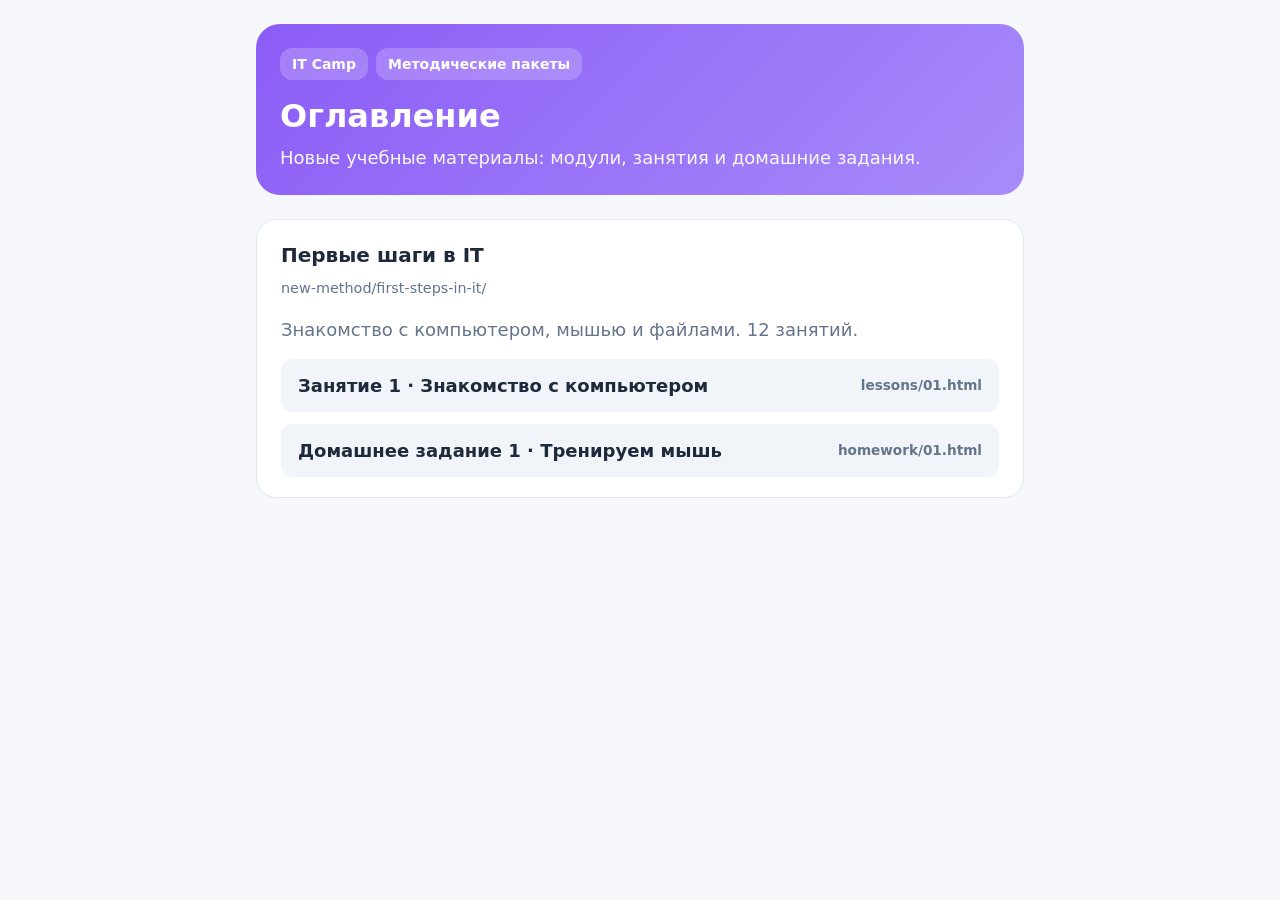
==== index.html @ 9930fc3d "Add first-steps-in-it lesson pack and site index" ====
<!DOCTYPE html>
<html lang="ru">
<head>
  <meta charset="UTF-8" />
  <meta name="viewport" content="width=device-width, initial-scale=1" />
  <title>IT Camp · Методические пакеты</title>
  <style>
    :root {
      --color-primary: #8b5cf6;
      --color-primary-hover: #7c3aed;
      --color-primary-light: #ede9fe;
      --color-bg-page: #f5f7fa;
      --color-bg-card: #ffffff;
      --color-bg-muted: #f1f5f9;
      --color-text-primary: #1e293b;
      --color-text-secondary: #64748b;
      --color-text-inverse: #ffffff;
      --color-border: #e2e8f0;
      --gradient-primary: linear-gradient(135deg, #8b5cf6 0%, #a78bfa 100%);
      --radius-md: 12px;
      --radius-card: 20px;
      --radius-2xl: 24px;
      --space-2: 8px;
      --space-3: 12px;
      --space-4: 16px;
      --space-5: 20px;
      --space-6: 24px;
      --space-8: 32px;
      --font-family-base: "Nunito", system-ui, -apple-system, "Segoe UI", sans-serif;
      --lesson-max-width: 52rem;
      --touch-target-min: 44px;
    }

    * { box-sizing: border-box; }
    body {
      margin: 0;
      font-family: var(--font-family-base);
      font-size: 112.5%;
      line-height: 1.5;
      color: var(--color-text-primary);
      background: var(--color-bg-page);
    }
    .wrap {
      max-width: var(--lesson-max-width);
      width: 100%;
      margin: 0 auto;
      padding: var(--space-6) clamp(var(--space-4), 3vw, var(--space-8)) var(--space-8);
    }
    .hero {
      background: var(--gradient-primary);
      color: var(--color-text-inverse);
      border-radius: var(--radius-2xl);
      padding: var(--space-6);
      margin-bottom: var(--space-6);
    }
    .hero__meta {
      display: flex;
      flex-wrap: wrap;
      gap: var(--space-2);
      margin-bottom: var(--space-4);
    }
    .chip {
      display: inline-flex;
      align-items: center;
      min-height: 32px;
      padding: 4px 12px;
      border-radius: var(--radius-md);
      font-size: 0.875rem;
      font-weight: 600;
      background: rgba(255, 255, 255, 0.2);
    }
    .hero h1 {
      margin: 0 0 var(--space-2);
      font-size: clamp(1.5rem, 4vw, 2rem);
      line-height: 1.25;
    }
    .hero p { margin: 0; opacity: 0.95; }

    .card {
      background: var(--color-bg-card);
      border: 1px solid var(--color-border);
      border-radius: var(--radius-card);
      padding: var(--space-5) var(--space-6);
      margin-bottom: var(--space-5);
    }
    .card h2 {
      margin: 0 0 var(--space-2);
      font-size: 1.25rem;
    }
    .card > p {
      margin: 0 0 var(--space-4);
      color: var(--color-text-secondary);
    }

    .links {
      list-style: none;
      margin: 0;
      padding: 0;
      display: grid;
      gap: var(--space-3);
    }
    .links a {
      display: flex;
      flex-wrap: wrap;
      align-items: center;
      justify-content: space-between;
      gap: var(--space-2);
      min-height: var(--touch-target-min);
      padding: var(--space-3) var(--space-4);
      border-radius: var(--radius-md);
      background: var(--color-bg-muted);
      color: var(--color-text-primary);
      text-decoration: none;
      font-weight: 700;
      border: 1px solid transparent;
    }
    .links a:hover {
      border-color: var(--color-primary);
      background: var(--color-primary-light);
    }
    .links .tag {
      font-size: 0.85rem;
      font-weight: 600;
      color: var(--color-text-secondary);
    }

    .module-path {
      margin: 0 0 var(--space-3);
      font-size: 0.9rem;
      color: var(--color-text-secondary);
      word-break: break-all;
    }
  </style>
</head>
<body>
  <div class="wrap">
    <header class="hero">
      <div class="hero__meta">
        <span class="chip">IT Camp</span>
        <span class="chip">Методические пакеты</span>
      </div>
      <h1>Оглавление</h1>
      <p>Новые учебные материалы: модули, занятия и домашние задания.</p>
    </header>

    <section class="card">
      <h2>Первые шаги в IT</h2>
      <p class="module-path">new-method/first-steps-in-it/</p>
      <p>Знакомство с компьютером, мышью и файлами. 12 занятий.</p>
      <ul class="links">
        <li>
          <a href="new-method/first-steps-in-it/lessons/01.html">
            <span>Занятие 1 · Знакомство с компьютером</span>
            <span class="tag">lessons/01.html</span>
          </a>
        </li>
        <li>
          <a href="new-method/first-steps-in-it/homework/01.html">
            <span>Домашнее задание 1 · Тренируем мышь</span>
            <span class="tag">homework/01.html</span>
          </a>
        </li>
      </ul>
    </section>
  </div>
</body>
</html>
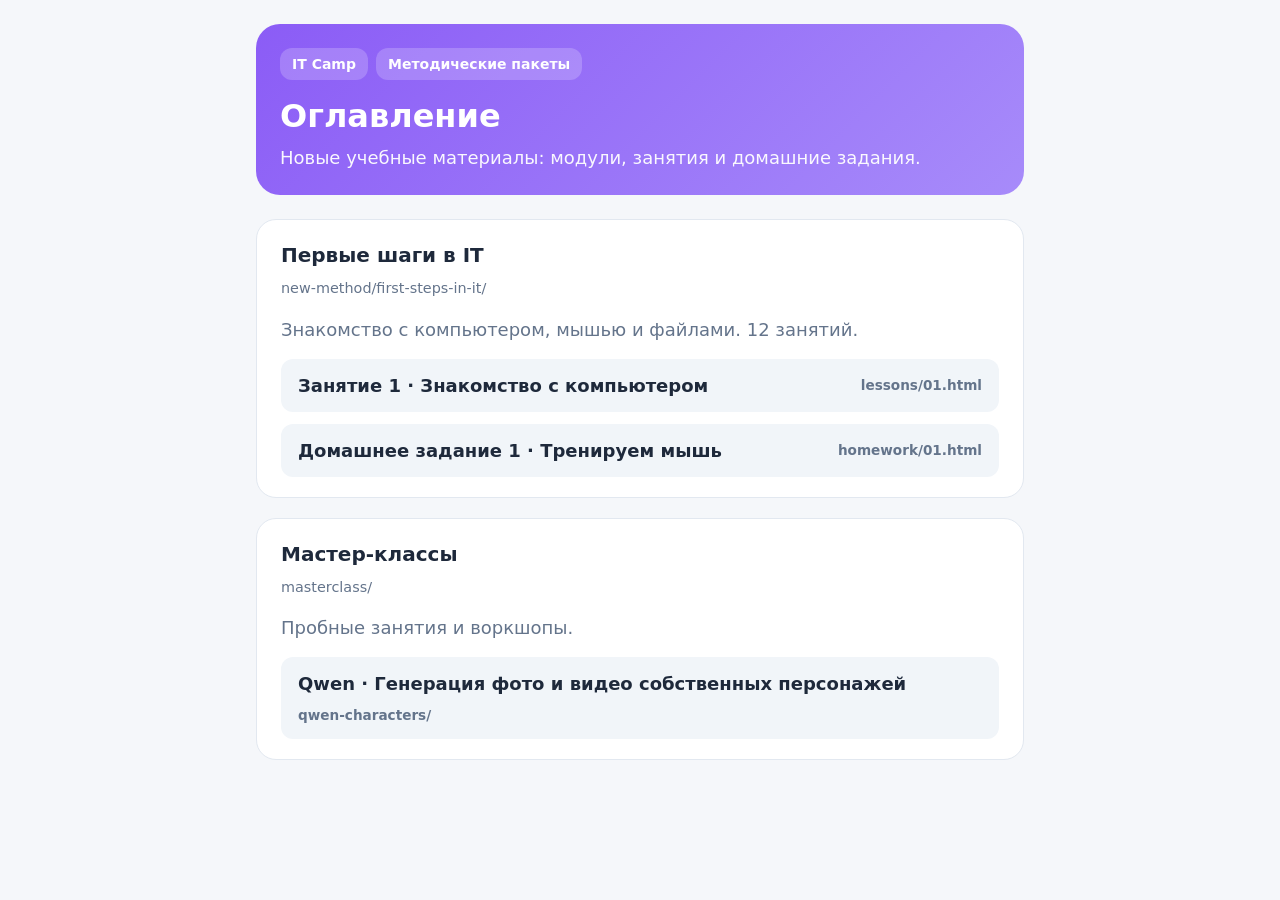
==== commit 3e4b0d1e: "Add Qwen characters masterclass in project style. Keep original method pack text; publish under mast" ====
--- a/index.html
+++ b/index.html
@@ -162,6 +162,20 @@
         </li>
       </ul>
     </section>
+
+    <section class="card">
+      <h2>Мастер-классы</h2>
+      <p class="module-path">masterclass/</p>
+      <p>Пробные занятия и воркшопы.</p>
+      <ul class="links">
+        <li>
+          <a href="masterclass/qwen-characters/index.html">
+            <span>Qwen · Генерация фото и видео собственных персонажей</span>
+            <span class="tag">qwen-characters/</span>
+          </a>
+        </li>
+      </ul>
+    </section>
   </div>
 </body>
 </html>
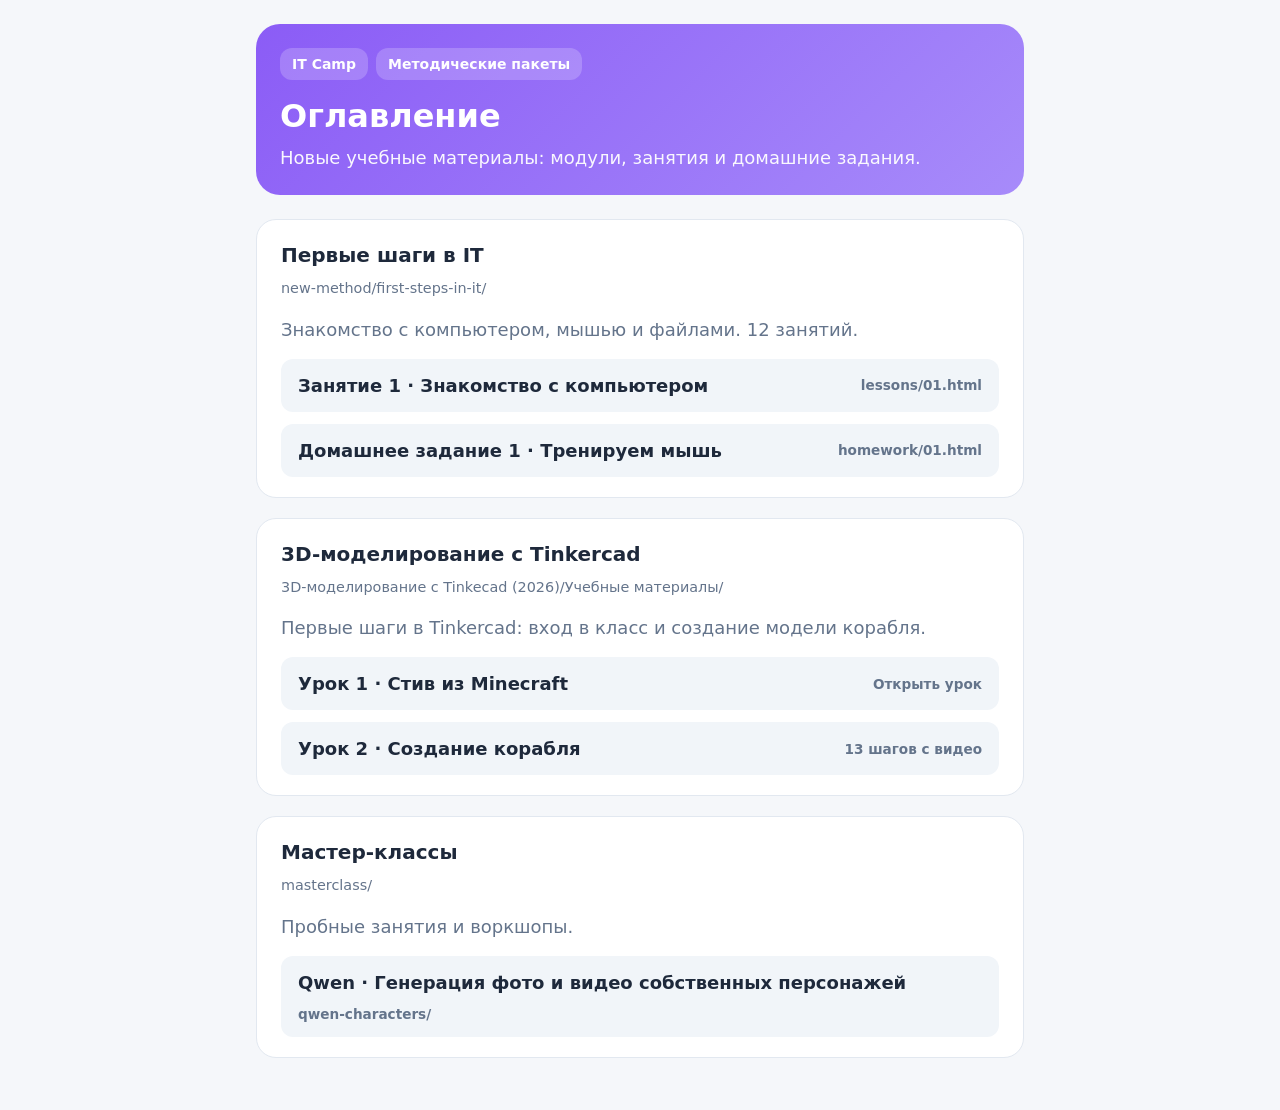
==== commit 5cecbfd9: "Add Tinkercad lessons to Pages Co-authored-by: Copilot <223556219+Copilot@users.noreply.github.com>" ====
--- a/index.html
+++ b/index.html
@@ -164,6 +164,26 @@
     </section>
 
     <section class="card">
+      <h2>3D-моделирование с Tinkercad</h2>
+      <p class="module-path">3D-моделирование с Tinkecad (2026)/Учебные материалы/</p>
+      <p>Первые шаги в Tinkercad: вход в класс и создание модели корабля.</p>
+      <ul class="links">
+        <li>
+          <a href="3D-%D0%BC%D0%BE%D0%B4%D0%B5%D0%BB%D0%B8%D1%80%D0%BE%D0%B2%D0%B0%D0%BD%D0%B8%D0%B5%20%D1%81%20Tinkecad%20(2026)/%D0%A3%D1%87%D0%B5%D0%B1%D0%BD%D1%8B%D0%B5%20%D0%BC%D0%B0%D1%82%D0%B5%D1%80%D0%B8%D0%B0%D0%BB%D1%8B/%D0%A3%D1%80%D0%BE%D0%BA%201.%20%D0%A1%D1%82%D0%B8%D0%B2%20%D0%B8%D0%B7%20Minecraft.html">
+            <span>Урок 1 · Стив из Minecraft</span>
+            <span class="tag">Открыть урок</span>
+          </a>
+        </li>
+        <li>
+          <a href="3D-%D0%BC%D0%BE%D0%B4%D0%B5%D0%BB%D0%B8%D1%80%D0%BE%D0%B2%D0%B0%D0%BD%D0%B8%D0%B5%20%D1%81%20Tinkecad%20(2026)/%D0%A3%D1%87%D0%B5%D0%B1%D0%BD%D1%8B%D0%B5%20%D0%BC%D0%B0%D1%82%D0%B5%D1%80%D0%B8%D0%B0%D0%BB%D1%8B/%D0%A3%D1%80%D0%BE%D0%BA%202.%20%D0%A1%D0%BE%D0%B7%D0%B4%D0%B0%D0%BD%D0%B8%D0%B5%20%D0%BA%D0%BE%D1%80%D0%B0%D0%B1%D0%BB%D1%8F.html">
+            <span>Урок 2 · Создание корабля</span>
+            <span class="tag">13 шагов с видео</span>
+          </a>
+        </li>
+      </ul>
+    </section>
+
+    <section class="card">
       <h2>Мастер-классы</h2>
       <p class="module-path">masterclass/</p>
       <p>Пробные занятия и воркшопы.</p>
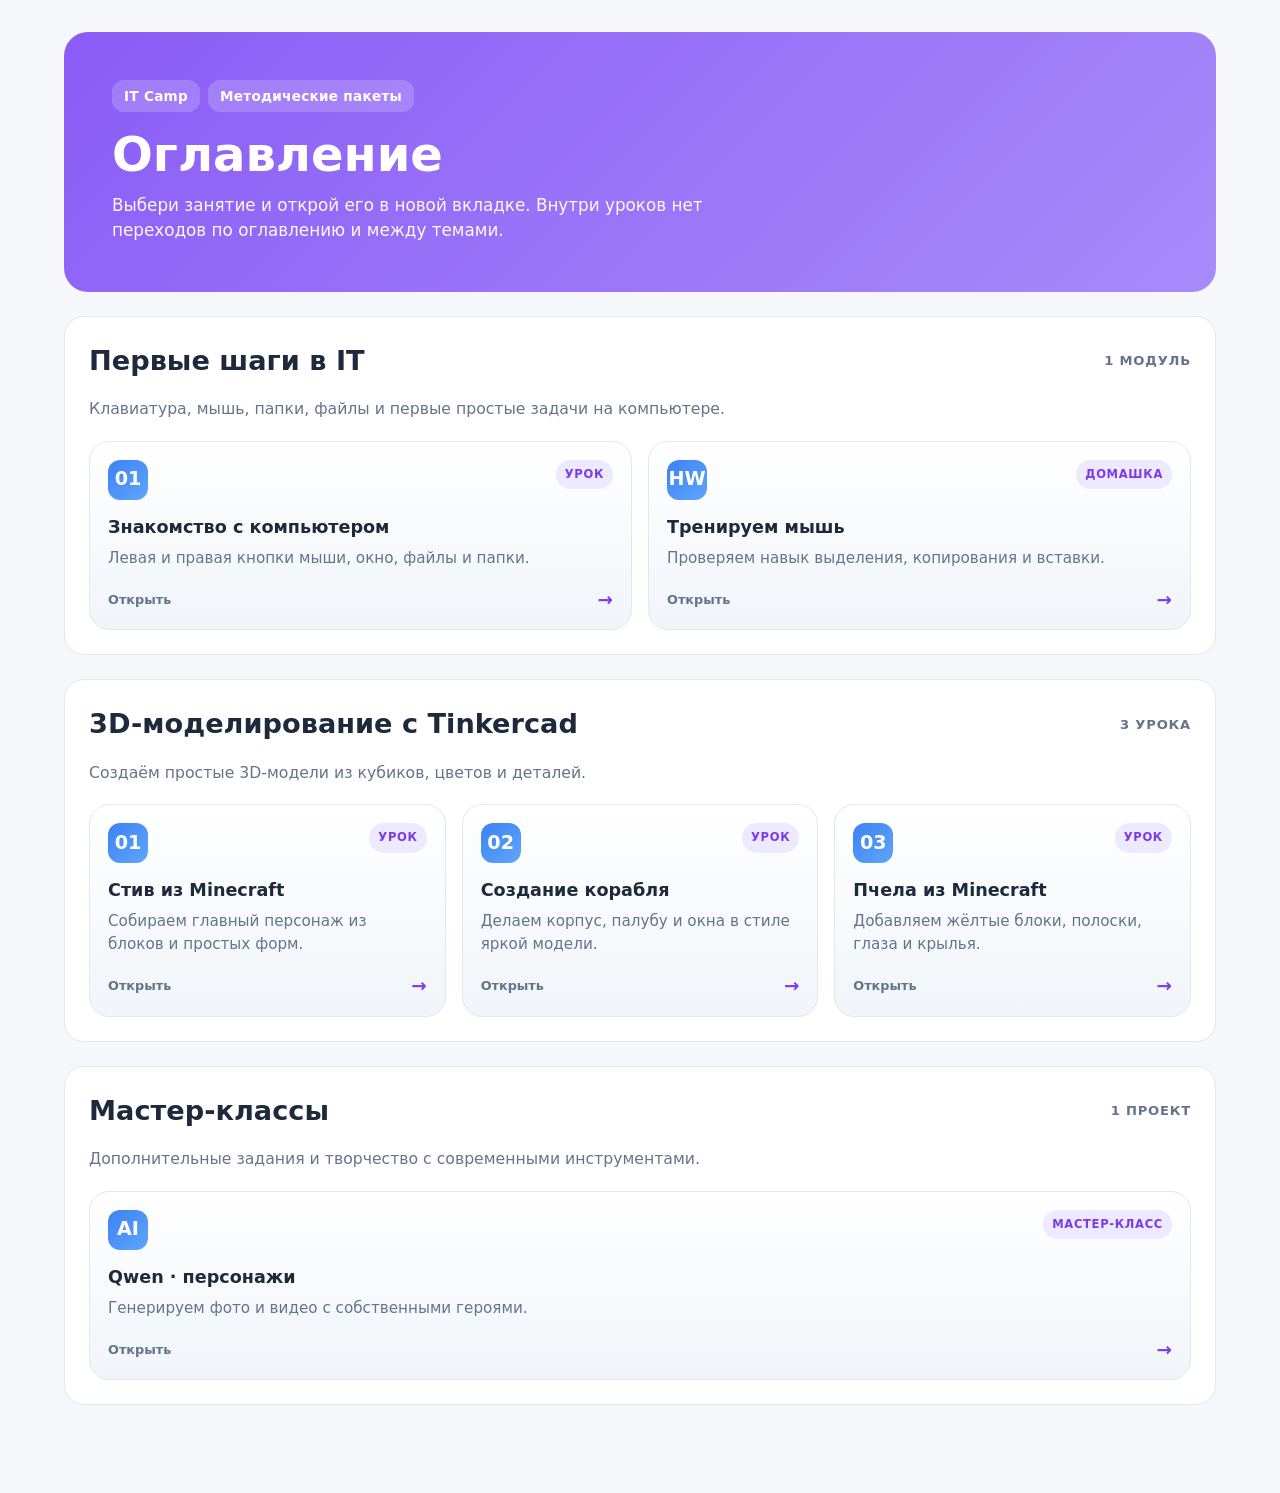
==== commit 63ce5f33: "Add instructional videos for the "Bee from Minecraft" lesson in Tinkercad 3D modeling - Added video-" ====
--- a/index.html
+++ b/index.html
@@ -1,201 +1,121 @@
 <!DOCTYPE html>
-<html lang="ru">
+<html lang="ru" class="page-index">
 <head>
   <meta charset="UTF-8" />
   <meta name="viewport" content="width=device-width, initial-scale=1" />
-  <title>IT Camp · Методические пакеты</title>
-  <style>
-    :root {
-      --color-primary: #8b5cf6;
-      --color-primary-hover: #7c3aed;
-      --color-primary-light: #ede9fe;
-      --color-bg-page: #f5f7fa;
-      --color-bg-card: #ffffff;
-      --color-bg-muted: #f1f5f9;
-      --color-text-primary: #1e293b;
-      --color-text-secondary: #64748b;
-      --color-text-inverse: #ffffff;
-      --color-border: #e2e8f0;
-      --gradient-primary: linear-gradient(135deg, #8b5cf6 0%, #a78bfa 100%);
-      --radius-md: 12px;
-      --radius-card: 20px;
-      --radius-2xl: 24px;
-      --space-2: 8px;
-      --space-3: 12px;
-      --space-4: 16px;
-      --space-5: 20px;
-      --space-6: 24px;
-      --space-8: 32px;
-      --font-family-base: "Nunito", system-ui, -apple-system, "Segoe UI", sans-serif;
-      --lesson-max-width: 52rem;
-      --touch-target-min: 44px;
-    }
-
-    * { box-sizing: border-box; }
-    body {
-      margin: 0;
-      font-family: var(--font-family-base);
-      font-size: 112.5%;
-      line-height: 1.5;
-      color: var(--color-text-primary);
-      background: var(--color-bg-page);
-    }
-    .wrap {
-      max-width: var(--lesson-max-width);
-      width: 100%;
-      margin: 0 auto;
-      padding: var(--space-6) clamp(var(--space-4), 3vw, var(--space-8)) var(--space-8);
-    }
-    .hero {
-      background: var(--gradient-primary);
-      color: var(--color-text-inverse);
-      border-radius: var(--radius-2xl);
-      padding: var(--space-6);
-      margin-bottom: var(--space-6);
-    }
-    .hero__meta {
-      display: flex;
-      flex-wrap: wrap;
-      gap: var(--space-2);
-      margin-bottom: var(--space-4);
-    }
-    .chip {
-      display: inline-flex;
-      align-items: center;
-      min-height: 32px;
-      padding: 4px 12px;
-      border-radius: var(--radius-md);
-      font-size: 0.875rem;
-      font-weight: 600;
-      background: rgba(255, 255, 255, 0.2);
-    }
-    .hero h1 {
-      margin: 0 0 var(--space-2);
-      font-size: clamp(1.5rem, 4vw, 2rem);
-      line-height: 1.25;
-    }
-    .hero p { margin: 0; opacity: 0.95; }
-
-    .card {
-      background: var(--color-bg-card);
-      border: 1px solid var(--color-border);
-      border-radius: var(--radius-card);
-      padding: var(--space-5) var(--space-6);
-      margin-bottom: var(--space-5);
-    }
-    .card h2 {
-      margin: 0 0 var(--space-2);
-      font-size: 1.25rem;
-    }
-    .card > p {
-      margin: 0 0 var(--space-4);
-      color: var(--color-text-secondary);
-    }
-
-    .links {
-      list-style: none;
-      margin: 0;
-      padding: 0;
-      display: grid;
-      gap: var(--space-3);
-    }
-    .links a {
-      display: flex;
-      flex-wrap: wrap;
-      align-items: center;
-      justify-content: space-between;
-      gap: var(--space-2);
-      min-height: var(--touch-target-min);
-      padding: var(--space-3) var(--space-4);
-      border-radius: var(--radius-md);
-      background: var(--color-bg-muted);
-      color: var(--color-text-primary);
-      text-decoration: none;
-      font-weight: 700;
-      border: 1px solid transparent;
-    }
-    .links a:hover {
-      border-color: var(--color-primary);
-      background: var(--color-primary-light);
-    }
-    .links .tag {
-      font-size: 0.85rem;
-      font-weight: 600;
-      color: var(--color-text-secondary);
-    }
-
-    .module-path {
-      margin: 0 0 var(--space-3);
-      font-size: 0.9rem;
-      color: var(--color-text-secondary);
-      word-break: break-all;
-    }
-  </style>
+  <title>IT Camp · Оглавление</title>
+  
+  <link rel="stylesheet" href="new-method/styles.css">
 </head>
 <body>
-  <div class="wrap">
+  <main class="page">
     <header class="hero">
       <div class="hero__meta">
         <span class="chip">IT Camp</span>
         <span class="chip">Методические пакеты</span>
       </div>
       <h1>Оглавление</h1>
-      <p>Новые учебные материалы: модули, занятия и домашние задания.</p>
+      <p>Выбери занятие и открой его в новой вкладке. Внутри уроков нет переходов по оглавлению и между темами.</p>
     </header>
 
-    <section class="card">
-      <h2>Первые шаги в IT</h2>
-      <p class="module-path">new-method/first-steps-in-it/</p>
-      <p>Знакомство с компьютером, мышью и файлами. 12 занятий.</p>
-      <ul class="links">
-        <li>
-          <a href="new-method/first-steps-in-it/lessons/01.html">
-            <span>Занятие 1 · Знакомство с компьютером</span>
-            <span class="tag">lessons/01.html</span>
-          </a>
-        </li>
-        <li>
-          <a href="new-method/first-steps-in-it/homework/01.html">
-            <span>Домашнее задание 1 · Тренируем мышь</span>
-            <span class="tag">homework/01.html</span>
-          </a>
-        </li>
-      </ul>
+    <section class="section">
+      <div class="section__head">
+        <h2>Первые шаги в IT</h2>
+        <span class="section__count">1 модуль</span>
+      </div>
+      <p class="section__note">Клавиатура, мышь, папки, файлы и первые простые задачи на компьютере.</p>
+      <div class="grid">
+        <a class="tile" href="new-method/first-steps-in-it/lessons/01.html" target="_blank" rel="noopener noreferrer">
+          <div class="tile__top">
+            <span class="tile__icon">01</span>
+            <span class="tile__tag">Урок</span>
+          </div>
+          <div>
+            <h3>Знакомство с компьютером</h3>
+            <p>Левая и правая кнопки мыши, окно, файлы и папки.</p>
+          </div>
+          <div class="tile__footer"><span>Открыть</span><span class="arrow">→</span></div>
+        </a>
+
+        <a class="tile" href="new-method/first-steps-in-it/homework/01.html" target="_blank" rel="noopener noreferrer">
+          <div class="tile__top">
+            <span class="tile__icon">HW</span>
+            <span class="tile__tag">Домашка</span>
+          </div>
+          <div>
+            <h3>Тренируем мышь</h3>
+            <p>Проверяем навык выделения, копирования и вставки.</p>
+          </div>
+          <div class="tile__footer"><span>Открыть</span><span class="arrow">→</span></div>
+        </a>
+      </div>
     </section>
 
-    <section class="card">
-      <h2>3D-моделирование с Tinkercad</h2>
-      <p class="module-path">3D-моделирование с Tinkecad (2026)/Учебные материалы/</p>
-      <p>Первые шаги в Tinkercad: вход в класс и создание модели корабля.</p>
-      <ul class="links">
-        <li>
-          <a href="3D-%D0%BC%D0%BE%D0%B4%D0%B5%D0%BB%D0%B8%D1%80%D0%BE%D0%B2%D0%B0%D0%BD%D0%B8%D0%B5%20%D1%81%20Tinkecad%20(2026)/%D0%A3%D1%87%D0%B5%D0%B1%D0%BD%D1%8B%D0%B5%20%D0%BC%D0%B0%D1%82%D0%B5%D1%80%D0%B8%D0%B0%D0%BB%D1%8B/%D0%A3%D1%80%D0%BE%D0%BA%201.%20%D0%A1%D1%82%D0%B8%D0%B2%20%D0%B8%D0%B7%20Minecraft.html">
-            <span>Урок 1 · Стив из Minecraft</span>
-            <span class="tag">Открыть урок</span>
-          </a>
-        </li>
-        <li>
-          <a href="3D-%D0%BC%D0%BE%D0%B4%D0%B5%D0%BB%D0%B8%D1%80%D0%BE%D0%B2%D0%B0%D0%BD%D0%B8%D0%B5%20%D1%81%20Tinkecad%20(2026)/%D0%A3%D1%87%D0%B5%D0%B1%D0%BD%D1%8B%D0%B5%20%D0%BC%D0%B0%D1%82%D0%B5%D1%80%D0%B8%D0%B0%D0%BB%D1%8B/%D0%A3%D1%80%D0%BE%D0%BA%202.%20%D0%A1%D0%BE%D0%B7%D0%B4%D0%B0%D0%BD%D0%B8%D0%B5%20%D0%BA%D0%BE%D1%80%D0%B0%D0%B1%D0%BB%D1%8F.html">
-            <span>Урок 2 · Создание корабля</span>
-            <span class="tag">13 шагов с видео</span>
-          </a>
-        </li>
-      </ul>
+    <section class="section">
+      <div class="section__head">
+        <h2>3D-моделирование с Tinkercad</h2>
+        <span class="section__count">3 урока</span>
+      </div>
+      <p class="section__note">Создаём простые 3D-модели из кубиков, цветов и деталей.</p>
+      <div class="grid">
+        <a class="tile" href="new-method/tinkercad-3d-modeling/lessons/01-steve-from-minecraft.html" target="_blank" rel="noopener noreferrer">
+          <div class="tile__top">
+            <span class="tile__icon">01</span>
+            <span class="tile__tag">Урок</span>
+          </div>
+          <div>
+            <h3>Стив из Minecraft</h3>
+            <p>Собираем главный персонаж из блоков и простых форм.</p>
+          </div>
+          <div class="tile__footer"><span>Открыть</span><span class="arrow">→</span></div>
+        </a>
+
+        <a class="tile" href="new-method/tinkercad-3d-modeling/lessons/02-ship-building.html" target="_blank" rel="noopener noreferrer">
+          <div class="tile__top">
+            <span class="tile__icon">02</span>
+            <span class="tile__tag">Урок</span>
+          </div>
+          <div>
+            <h3>Создание корабля</h3>
+            <p>Делаем корпус, палубу и окна в стиле яркой модели.</p>
+          </div>
+          <div class="tile__footer"><span>Открыть</span><span class="arrow">→</span></div>
+        </a>
+
+        <a class="tile" href="new-method/tinkercad-3d-modeling/lessons/03-bee-from-minecraft.html" target="_blank" rel="noopener noreferrer">
+          <div class="tile__top">
+            <span class="tile__icon">03</span>
+            <span class="tile__tag">Урок</span>
+          </div>
+          <div>
+            <h3>Пчела из Minecraft</h3>
+            <p>Добавляем жёлтые блоки, полоски, глаза и крылья.</p>
+          </div>
+          <div class="tile__footer"><span>Открыть</span><span class="arrow">→</span></div>
+        </a>
+      </div>
     </section>
 
-    <section class="card">
-      <h2>Мастер-классы</h2>
-      <p class="module-path">masterclass/</p>
-      <p>Пробные занятия и воркшопы.</p>
-      <ul class="links">
-        <li>
-          <a href="masterclass/qwen-characters/index.html">
-            <span>Qwen · Генерация фото и видео собственных персонажей</span>
-            <span class="tag">qwen-characters/</span>
-          </a>
-        </li>
-      </ul>
+    <section class="section">
+      <div class="section__head">
+        <h2>Мастер-классы</h2>
+        <span class="section__count">1 проект</span>
+      </div>
+      <p class="section__note">Дополнительные задания и творчество с современными инструментами.</p>
+      <div class="grid">
+        <a class="tile" href="masterclass/qwen-characters/index.html" target="_blank" rel="noopener noreferrer">
+          <div class="tile__top">
+            <span class="tile__icon">AI</span>
+            <span class="tile__tag">Мастер-класс</span>
+          </div>
+          <div>
+            <h3>Qwen · персонажи</h3>
+            <p>Генерируем фото и видео с собственными героями.</p>
+          </div>
+          <div class="tile__footer"><span>Открыть</span><span class="arrow">→</span></div>
+        </a>
+      </div>
     </section>
-  </div>
+  </main>
 </body>
 </html>
--- a/new-method/styles.css
+++ b/new-method/styles.css
@@ -0,0 +1,1612 @@
+/* Shared stylesheet for method pages. */
+
+/* index.html */
+
+    html.page-index {
+      --color-primary: #8b5cf6;
+      --color-primary-dark: #7c3aed;
+      --color-primary-light: #ede9fe;
+      --color-secondary: #3b82f6;
+      --color-bg-page: #f5f7fa;
+      --color-bg-card: #ffffff;
+      --color-bg-muted: #f1f5f9;
+      --color-text-primary: #1e293b;
+      --color-text-secondary: #64748b;
+      --color-text-inverse: #ffffff;
+      --color-border: #e2e8f0;
+      --gradient-primary: linear-gradient(135deg, #8b5cf6 0%, #a78bfa 100%);
+      --gradient-secondary: linear-gradient(135deg, #3b82f6 0%, #60a5fa 100%);
+      --radius-md: 12px;
+      --radius-card: 20px;
+      --radius-xl: 24px;
+      --font-base: "Nunito", system-ui, -apple-system, "Segoe UI", sans-serif;
+      --content-width: 72rem;
+    }
+
+    html.page-index * { box-sizing: border-box; }
+    html.page-index { scroll-behavior: smooth; }
+    html.page-index body {
+      margin: 0;
+      font-family: var(--font-base);
+      line-height: 1.5;
+      color: var(--color-text-primary);
+      background: var(--color-bg-page);
+    }
+    html.page-index a {
+      color: inherit;
+      text-decoration: none;
+    }
+    html.page-index .page {
+      max-width: var(--content-width);
+      width: min(100% - 32px, var(--content-width));
+      margin: 0 auto;
+      padding: 32px 0 64px;
+    }
+    html.page-index .hero {
+      background: var(--gradient-primary);
+      color: var(--color-text-inverse);
+      border-radius: var(--radius-xl);
+      padding: clamp(24px, 5vw, 48px);
+      margin-bottom: 24px;
+    }
+    html.page-index .hero__meta {
+      display: flex;
+      flex-wrap: wrap;
+      gap: 8px;
+      margin-bottom: 16px;
+    }
+    html.page-index .chip {
+      border-radius: var(--radius-md);
+      background: rgba(255, 255, 255, 0.18);
+      padding: 6px 12px;
+      font-size: 0.85rem;
+      font-weight: 700;
+      letter-spacing: 0.02em;
+    }
+    html.page-index h1 {
+      margin: 0 0 12px;
+      font-size: clamp(2rem, 5vw, 3rem);
+      line-height: 1.1;
+    }
+    html.page-index .hero p {
+      margin: 0;
+      max-width: 42rem;
+      opacity: 0.96;
+      font-size: 1.05rem;
+    }
+    html.page-index .section {
+      background: var(--color-bg-card);
+      border: 1px solid var(--color-border);
+      border-radius: var(--radius-card);
+      padding: 24px;
+      margin-bottom: 24px;
+    }
+    html.page-index .section__head {
+      display: flex;
+      justify-content: space-between;
+      align-items: center;
+      gap: 16px;
+      margin-bottom: 16px;
+    }
+    html.page-index .section h2 {
+      margin: 0;
+      font-size: clamp(1.3rem, 3vw, 1.7rem);
+    }
+    html.page-index .section__count {
+      color: var(--color-text-secondary);
+      font-size: 0.82rem;
+      font-weight: 700;
+      text-transform: uppercase;
+      letter-spacing: 0.06em;
+    }
+    html.page-index .section__note {
+      margin: 0 0 20px;
+      color: var(--color-text-secondary);
+      font-size: 0.98rem;
+    }
+    html.page-index .grid {
+      display: grid;
+      grid-template-columns: repeat(auto-fit, minmax(220px, 1fr));
+      gap: 16px;
+    }
+    html.page-index .tile {
+      display: flex;
+      flex-direction: column;
+      justify-content: space-between;
+      min-height: 180px;
+      padding: 18px 18px 16px;
+      background: linear-gradient(180deg, var(--color-bg-card) 0%, var(--color-bg-muted) 100%);
+      border: 1px solid var(--color-border);
+      border-radius: var(--radius-card);
+      transition: transform 0.15s ease, border-color 0.15s ease, box-shadow 0.15s ease;
+    }
+    html.page-index .tile:hover {
+      transform: translateY(-2px);
+      border-color: var(--color-primary);
+      box-shadow: 0 8px 20px rgba(139, 92, 246, 0.08);
+    }
+    html.page-index .tile__top {
+      display: flex;
+      justify-content: space-between;
+      align-items: flex-start;
+      gap: 12px;
+    }
+    html.page-index .tile__icon {
+      width: 40px;
+      height: 40px;
+      display: grid;
+      place-items: center;
+      border-radius: 12px;
+      background: var(--gradient-secondary);
+      color: var(--color-text-inverse);
+      font-size: 1.2rem;
+      font-weight: 800;
+    }
+    html.page-index .tile__tag {
+      font-size: 0.72rem;
+      font-weight: 800;
+      letter-spacing: 0.06em;
+      text-transform: uppercase;
+      color: var(--color-primary-dark);
+      background: var(--color-primary-light);
+      border-radius: 999px;
+      padding: 6px 9px;
+    }
+    html.page-index .tile h3 {
+      margin: 16px 0 8px;
+      font-size: 1.1rem;
+      line-height: 1.3;
+    }
+    html.page-index .tile p {
+      margin: 0;
+      color: var(--color-text-secondary);
+      font-size: 0.95rem;
+    }
+    html.page-index .tile__footer {
+      display: flex;
+      justify-content: space-between;
+      align-items: center;
+      margin-top: 16px;
+      color: var(--color-text-secondary);
+      font-size: 0.8rem;
+      font-weight: 700;
+    }
+    html.page-index .arrow {
+      color: var(--color-primary-dark);
+      font-size: 1.15rem;
+    }
+    @media (max-width: 560px) {
+      html.page-index .page { width: min(100% - 20px, var(--content-width)); }
+      html.page-index .section { padding: 18px; }
+      html.page-index .section__head { align-items: flex-start; flex-direction: column; }
+    }
+  
+
+/* new-method/first-steps-in-it/lessons/01.html */
+
+    html.page-first-steps-lesson {
+      --color-primary: #8b5cf6;
+      --color-primary-hover: #7c3aed;
+      --color-primary-light: #ede9fe;
+      --color-secondary: #3b82f6;
+      --color-secondary-light: #dbeafe;
+      --color-success: #10b981;
+      --color-success-light: #d1fae5;
+      --color-warning: #f59e0b;
+      --color-warning-light: #fef3c7;
+      --color-error: #ef4444;
+      --color-error-light: #fee2e2;
+      --color-bg-page: #f5f7fa;
+      --color-bg-card: #ffffff;
+      --color-bg-muted: #f1f5f9;
+      --color-text-primary: #1e293b;
+      --color-text-secondary: #64748b;
+      --color-text-muted: #94a3b8;
+      --color-text-inverse: #ffffff;
+      --color-border: #e2e8f0;
+      --gradient-primary: linear-gradient(135deg, #8b5cf6 0%, #a78bfa 100%);
+      --gradient-blue: linear-gradient(135deg, #3b82f6 0%, #60a5fa 100%);
+      --radius-md: 12px;
+      --radius-card: 20px;
+      --radius-2xl: 24px;
+      --space-2: 8px;
+      --space-3: 12px;
+      --space-4: 16px;
+      --space-5: 20px;
+      --space-6: 24px;
+      --space-8: 32px;
+      --font-family-base: "Nunito", system-ui, -apple-system, "Segoe UI", sans-serif;
+      --lesson-max-width: 72rem;
+      --touch-target-min: 44px;
+    }
+
+    html.page-first-steps-lesson * { box-sizing: border-box; }
+    html.page-first-steps-lesson body {
+      margin: 0;
+      font-family: var(--font-family-base);
+      font-size: 112.5%;
+      line-height: 1.5;
+      color: var(--color-text-primary);
+      background: var(--color-bg-page);
+    }
+    html.page-first-steps-lesson .wrap {
+      max-width: var(--lesson-max-width);
+      width: 100%;
+      margin: 0 auto;
+      padding: var(--space-6) clamp(var(--space-4), 3vw, var(--space-8)) var(--space-8);
+    }
+    html.page-first-steps-lesson .hero {
+      background: var(--gradient-primary);
+      color: var(--color-text-inverse);
+      border-radius: var(--radius-2xl);
+      padding: var(--space-6) var(--space-6) var(--space-5);
+      margin-bottom: var(--space-6);
+    }
+    html.page-first-steps-lesson .hero__meta {
+      display: flex;
+      flex-wrap: wrap;
+      gap: var(--space-2);
+      margin-bottom: var(--space-4);
+    }
+    html.page-first-steps-lesson .chip {
+      display: inline-flex;
+      align-items: center;
+      min-height: 32px;
+      padding: 4px 12px;
+      border-radius: var(--radius-md);
+      font-size: 0.875rem;
+      font-weight: 600;
+      background: rgba(255, 255, 255, 0.2);
+    }
+    html.page-first-steps-lesson .hero h1 {
+      margin: 0 0 var(--space-2);
+      font-size: clamp(1.5rem, 4vw, 2rem);
+      line-height: 1.25;
+    }
+    html.page-first-steps-lesson .hero p {
+      margin: 0;
+      opacity: 0.95;
+      max-width: 36rem;
+    }
+    html.page-first-steps-lesson .card {
+      background: var(--color-bg-card);
+      border: 1px solid var(--color-border);
+      border-radius: var(--radius-card);
+      padding: var(--space-5) var(--space-6);
+      margin-bottom: var(--space-5);
+    }
+    html.page-first-steps-lesson .card h2 {
+      margin: 0 0 var(--space-3);
+      font-size: 1.25rem;
+    }
+    html.page-first-steps-lesson .card h3 {
+      margin: var(--space-4) 0 var(--space-2);
+      font-size: 1.05rem;
+    }
+    html.page-first-steps-lesson .card p { margin: 0 0 var(--space-3); color: var(--color-text-primary); }
+    html.page-first-steps-lesson .card p:last-child { margin-bottom: 0; }
+    html.page-first-steps-lesson .muted { color: var(--color-text-secondary); }
+    html.page-first-steps-lesson .steps { list-style: none; margin: 0; padding: 0; display: grid; gap: var(--space-3); }
+    html.page-first-steps-lesson .steps li {
+      display: grid;
+      grid-template-columns: 40px 1fr;
+      gap: var(--space-3);
+      align-items: start;
+      background: var(--color-bg-muted);
+      border-radius: var(--radius-md);
+      padding: var(--space-3) var(--space-4);
+    }
+    html.page-first-steps-lesson .steps .num {
+      width: 40px;
+      height: 40px;
+      border-radius: var(--radius-md);
+      background: var(--gradient-primary);
+      color: white;
+      font-weight: 700;
+      display: flex;
+      align-items: center;
+      justify-content: center;
+    }
+
+    html.page-first-steps-lesson .quiz-grid {
+      display: grid;
+      grid-template-columns: 1fr 1fr;
+      gap: var(--space-3);
+      margin-top: var(--space-4);
+    }
+    @media (max-width: 640px) {
+      html.page-first-steps-lesson .quiz-grid { grid-template-columns: 1fr; }
+    }
+    html.page-first-steps-lesson .quiz-btn {
+      min-height: var(--touch-target-min);
+      border: 2px solid var(--color-border);
+      border-radius: var(--radius-md);
+      background: var(--color-bg-card);
+      padding: var(--space-3) var(--space-4);
+      font: inherit;
+      font-weight: 600;
+      text-align: left;
+      cursor: pointer;
+      transition: border-color 0.15s ease, background 0.15s ease;
+    }
+    html.page-first-steps-lesson .quiz-btn:hover { border-color: var(--color-primary); }
+    html.page-first-steps-lesson .quiz-btn.is-correct {
+      border-color: var(--color-success);
+      background: var(--color-success-light);
+    }
+    html.page-first-steps-lesson .quiz-btn.is-wrong {
+      border-color: var(--color-error);
+      background: var(--color-error-light);
+    }
+    html.page-first-steps-lesson .quiz-feedback {
+      margin-top: var(--space-3);
+      min-height: 1.5em;
+      font-weight: 600;
+    }
+    html.page-first-steps-lesson .quiz-feedback.ok { color: var(--color-success); }
+    html.page-first-steps-lesson .quiz-feedback.bad { color: var(--color-error); }
+
+    html.page-first-steps-lesson .media-ph {
+      border: 2px dashed var(--color-border);
+      border-radius: var(--radius-card);
+      background: var(--color-bg-muted);
+      padding: var(--space-6) var(--space-4);
+      text-align: center;
+      color: var(--color-text-secondary);
+      margin: var(--space-4) 0;
+    }
+    html.page-first-steps-lesson .media-ph strong { display: block; color: var(--color-text-primary); margin-bottom: var(--space-2); }
+
+    html.page-first-steps-lesson .figure {
+      margin: var(--space-4) 0 0;
+      text-align: center;
+    }
+    html.page-first-steps-lesson .figure img {
+      display: block;
+      width: 100%;
+      max-width: 100%;
+      height: auto;
+      object-fit: contain;
+      margin: 0 auto;
+      border-radius: var(--radius-card);
+    }
+    html.page-first-steps-lesson .figure figcaption {
+      margin-top: var(--space-3);
+      color: var(--color-text-secondary);
+      font-size: 0.95rem;
+    }
+
+    html.page-first-steps-lesson .grid-2 {
+      display: grid;
+      grid-template-columns: 1fr 1fr;
+      gap: var(--space-3);
+    }
+    html.page-first-steps-lesson .grid-4 {
+      display: grid;
+      grid-template-columns: 1fr 1fr;
+      gap: var(--space-3);
+      margin-top: var(--space-4);
+    }
+    @media (min-width: 900px) {
+      html.page-first-steps-lesson .grid-4 { grid-template-columns: repeat(4, 1fr); }
+    }
+    @media (max-width: 640px) {
+      html.page-first-steps-lesson .grid-2 { grid-template-columns: 1fr; }
+      html.page-first-steps-lesson .grid-4 { grid-template-columns: 1fr; }
+    }
+    html.page-first-steps-lesson .mini {
+      background: var(--color-bg-muted);
+      border-radius: var(--radius-md);
+      padding: var(--space-4);
+    }
+    html.page-first-steps-lesson .mini h3 { margin: 0 0 var(--space-2); font-size: 1rem; }
+    html.page-first-steps-lesson .mini p { margin: 0; color: var(--color-text-secondary); font-size: 0.95rem; }
+    html.page-first-steps-lesson .idea {
+      background: var(--color-bg-muted);
+      border-radius: var(--radius-md);
+      padding: var(--space-4);
+      text-align: center;
+    }
+    html.page-first-steps-lesson .idea .emoji {
+      display: block;
+      font-size: 2rem;
+      line-height: 1.2;
+      margin-bottom: var(--space-2);
+    }
+    html.page-first-steps-lesson .idea h3 {
+      margin: 0 0 var(--space-2);
+      font-size: 1rem;
+    }
+    html.page-first-steps-lesson .idea p {
+      margin: 0;
+      color: var(--color-text-secondary);
+      font-size: 0.9rem;
+    }
+
+    html.page-first-steps-lesson .rules {
+      margin: 0;
+      padding-left: 1.2rem;
+    }
+    html.page-first-steps-lesson .rules li { margin-bottom: var(--space-2); }
+
+  
+
+/* new-method/first-steps-in-it/homework/01.html */
+
+    html.page-first-steps-homework {
+      --color-primary: #8b5cf6;
+      --color-primary-hover: #7c3aed;
+      --color-primary-light: #ede9fe;
+      --color-secondary: #3b82f6;
+      --color-success: #10b981;
+      --color-success-light: #d1fae5;
+      --color-warning: #f59e0b;
+      --color-warning-light: #fef3c7;
+      --color-error: #ef4444;
+      --color-bg-page: #f5f7fa;
+      --color-bg-card: #ffffff;
+      --color-bg-muted: #f1f5f9;
+      --color-text-primary: #1e293b;
+      --color-text-secondary: #64748b;
+      --color-text-inverse: #ffffff;
+      --color-border: #e2e8f0;
+      --gradient-primary: linear-gradient(135deg, #8b5cf6 0%, #a78bfa 100%);
+      --gradient-orange: linear-gradient(135deg, #f97316 0%, #fbbf24 100%);
+      --radius-md: 12px;
+      --radius-card: 20px;
+      --radius-2xl: 24px;
+      --space-2: 8px;
+      --space-3: 12px;
+      --space-4: 16px;
+      --space-5: 20px;
+      --space-6: 24px;
+      --space-8: 32px;
+      --font-family-base: "Nunito", system-ui, -apple-system, "Segoe UI", sans-serif;
+      --lesson-max-width: 72rem;
+      --touch-target-min: 44px;
+    }
+
+    html.page-first-steps-homework * { box-sizing: border-box; }
+    html.page-first-steps-homework body {
+      margin: 0;
+      font-family: var(--font-family-base);
+      font-size: 112.5%;
+      line-height: 1.5;
+      color: var(--color-text-primary);
+      background: var(--color-bg-page);
+    }
+    html.page-first-steps-homework .wrap {
+      max-width: var(--lesson-max-width);
+      width: 100%;
+      margin: 0 auto;
+      padding: var(--space-6) clamp(var(--space-4), 3vw, var(--space-8)) var(--space-8);
+    }
+    html.page-first-steps-homework .hero {
+      background: var(--gradient-orange);
+      color: var(--color-text-inverse);
+      border-radius: var(--radius-2xl);
+      padding: var(--space-6);
+      margin-bottom: var(--space-6);
+    }
+    html.page-first-steps-homework .hero__meta { display: flex; flex-wrap: wrap; gap: var(--space-2); margin-bottom: var(--space-4); }
+    html.page-first-steps-homework .chip {
+      display: inline-flex;
+      align-items: center;
+      min-height: 32px;
+      padding: 4px 12px;
+      border-radius: var(--radius-md);
+      font-size: 0.875rem;
+      font-weight: 600;
+      background: rgba(255, 255, 255, 0.25);
+    }
+    html.page-first-steps-homework .hero h1 { margin: 0 0 var(--space-2); font-size: clamp(1.4rem, 4vw, 1.85rem); }
+    html.page-first-steps-homework .hero p { margin: 0; max-width: 36rem; }
+
+    html.page-first-steps-homework .card {
+      background: var(--color-bg-card);
+      border: 1px solid var(--color-border);
+      border-radius: var(--radius-card);
+      padding: var(--space-5) var(--space-6);
+      margin-bottom: var(--space-5);
+    }
+    html.page-first-steps-homework .card h2 { margin: 0 0 var(--space-3); font-size: 1.25rem; }
+    html.page-first-steps-homework .card p { margin: 0 0 var(--space-3); }
+    html.page-first-steps-homework .card p:last-child { margin-bottom: 0; }
+    html.page-first-steps-homework .muted { color: var(--color-text-secondary); }
+
+    html.page-first-steps-homework .steps { margin: 0; padding-left: 1.2rem; }
+    html.page-first-steps-homework .steps li { margin-bottom: var(--space-2); }
+
+    html.page-first-steps-homework .controls {
+      display: flex;
+      flex-wrap: wrap;
+      gap: var(--space-3);
+      align-items: center;
+      margin-bottom: var(--space-4);
+    }
+    html.page-first-steps-homework .btn {
+      display: inline-flex;
+      align-items: center;
+      justify-content: center;
+      min-height: var(--touch-target-min);
+      padding: 0 var(--space-5);
+      border-radius: var(--radius-md);
+      font: inherit;
+      font-weight: 700;
+      border: 2px solid transparent;
+      cursor: pointer;
+    }
+    html.page-first-steps-homework .btn-primary {
+      background: var(--color-primary);
+      color: var(--color-text-inverse);
+    }
+    html.page-first-steps-homework .btn-primary:hover { background: var(--color-primary-hover); }
+    html.page-first-steps-homework .btn-primary:disabled {
+      opacity: 0.55;
+      cursor: not-allowed;
+    }
+    html.page-first-steps-homework .btn-secondary {
+      background: var(--color-bg-card);
+      border-color: var(--color-border);
+      color: var(--color-text-primary);
+    }
+    html.page-first-steps-homework .time-pills {
+      display: flex;
+      flex-wrap: wrap;
+      gap: var(--space-2);
+    }
+    html.page-first-steps-homework .time-pills label {
+      display: inline-flex;
+      align-items: center;
+      min-height: var(--touch-target-min);
+      padding: 0 14px;
+      border-radius: var(--radius-md);
+      border: 2px solid var(--color-border);
+      background: var(--color-bg-muted);
+      cursor: pointer;
+      font-weight: 700;
+      gap: 6px;
+    }
+    html.page-first-steps-homework .time-pills input { accent-color: var(--color-primary); }
+    html.page-first-steps-homework .time-pills label:has(input:checked) {
+      border-color: var(--color-primary);
+      background: var(--color-primary-light);
+    }
+
+    html.page-first-steps-homework .hud {
+      display: flex;
+      flex-wrap: wrap;
+      gap: var(--space-4);
+      margin-bottom: var(--space-3);
+      font-weight: 700;
+    }
+    html.page-first-steps-homework .hud span { color: var(--color-text-secondary); font-weight: 600; }
+
+    html.page-first-steps-homework .arena {
+      position: relative;
+      height: min(52vh, 420px);
+      min-height: 280px;
+      border-radius: var(--radius-card);
+      background: linear-gradient(160deg, #1e293b 0%, #334155 100%);
+      overflow: hidden;
+      touch-action: manipulation;
+      user-select: none;
+    }
+    html.page-first-steps-homework .arena.is-idle::after {
+      content: "Выбери время и нажми «Старт»";
+      position: absolute;
+      inset: 0;
+      display: flex;
+      align-items: center;
+      justify-content: center;
+      color: rgba(255, 255, 255, 0.75);
+      font-weight: 700;
+      pointer-events: none;
+      padding: var(--space-4);
+      text-align: center;
+    }
+    html.page-first-steps-homework .target {
+      position: absolute;
+      width: 48px;
+      height: 48px;
+      border-radius: 50%;
+      border: 3px solid #fff;
+      background: radial-gradient(circle at 35% 35%, #fda4af, #ef4444 55%, #b91c1c);
+      box-shadow: 0 4px 14px rgba(0, 0, 0, 0.35);
+      cursor: crosshair;
+      transform: translate(-50%, -50%);
+    }
+    html.page-first-steps-homework .result {
+      display: none;
+      margin-top: var(--space-4);
+      padding: var(--space-4);
+      border-radius: var(--radius-md);
+      background: var(--color-success-light);
+      font-weight: 700;
+    }
+    html.page-first-steps-homework .result.show { display: block; }
+
+    html.page-first-steps-homework .figure {
+      margin: var(--space-4) 0 0;
+      text-align: center;
+    }
+    html.page-first-steps-homework .figure img {
+      display: block;
+      width: 100%;
+      max-width: 100%;
+      height: auto;
+      object-fit: contain;
+      margin: 0 auto;
+      border-radius: var(--radius-card);
+    }
+    html.page-first-steps-homework .figure figcaption {
+      margin-top: var(--space-3);
+      color: var(--color-text-secondary);
+      font-size: 0.95rem;
+    }
+
+  
+
+/* new-method/masterclass/qwen-characters/index.html */
+
+    html.page-qwen-masterclass {
+      --color-primary: #8b5cf6;
+      --color-primary-hover: #7c3aed;
+      --color-primary-light: #ede9fe;
+      --color-secondary: #3b82f6;
+      --color-success: #10b981;
+      --color-success-light: #d1fae5;
+      --color-warning-light: #fef3c7;
+      --color-bg-page: #f5f7fa;
+      --color-bg-card: #ffffff;
+      --color-bg-muted: #f1f5f9;
+      --color-text-primary: #1e293b;
+      --color-text-secondary: #64748b;
+      --color-text-inverse: #ffffff;
+      --color-border: #e2e8f0;
+      --gradient-primary: linear-gradient(135deg, #8b5cf6 0%, #a78bfa 100%);
+      --radius-md: 12px;
+      --radius-card: 20px;
+      --radius-2xl: 24px;
+      --space-2: 8px;
+      --space-3: 12px;
+      --space-4: 16px;
+      --space-5: 20px;
+      --space-6: 24px;
+      --space-8: 32px;
+      --font-family-base: "Nunito", system-ui, -apple-system, "Segoe UI", sans-serif;
+      --lesson-max-width: 72rem;
+    }
+    html.page-qwen-masterclass * { box-sizing: border-box; }
+    html.page-qwen-masterclass body {
+      margin: 0;
+      font-family: var(--font-family-base);
+      font-size: 112.5%;
+      line-height: 1.5;
+      color: var(--color-text-primary);
+      background: var(--color-bg-page);
+    }
+    html.page-qwen-masterclass .wrap {
+      max-width: var(--lesson-max-width);
+      width: 100%;
+      margin: 0 auto;
+      padding: var(--space-6) clamp(var(--space-4), 3vw, var(--space-8)) var(--space-8);
+    }
+    html.page-qwen-masterclass .hero {
+      background: var(--gradient-primary);
+      color: var(--color-text-inverse);
+      border-radius: var(--radius-2xl);
+      padding: var(--space-6);
+      margin-bottom: var(--space-6);
+    }
+    html.page-qwen-masterclass .hero__meta {
+      display: flex;
+      flex-wrap: wrap;
+      gap: var(--space-2);
+      margin-bottom: var(--space-4);
+    }
+    html.page-qwen-masterclass .chip {
+      display: inline-flex;
+      align-items: center;
+      min-height: 32px;
+      padding: 4px 12px;
+      border-radius: var(--radius-md);
+      font-size: 0.875rem;
+      font-weight: 600;
+      background: rgba(255, 255, 255, 0.2);
+    }
+    html.page-qwen-masterclass .hero h1 {
+      margin: 0 0 var(--space-2);
+      font-size: clamp(1.4rem, 3.5vw, 1.9rem);
+      line-height: 1.25;
+    }
+    html.page-qwen-masterclass .hero p { margin: 0 0 var(--space-2); opacity: 0.95; }
+    html.page-qwen-masterclass .hero p:last-child { margin-bottom: 0; }
+    html.page-qwen-masterclass .card {
+      background: var(--color-bg-card);
+      border: 1px solid var(--color-border);
+      border-radius: var(--radius-card);
+      padding: var(--space-5) var(--space-6);
+      margin-bottom: var(--space-5);
+    }
+    html.page-qwen-masterclass .card h2 {
+      margin: 0 0 var(--space-3);
+      font-size: 1.25rem;
+    }
+    html.page-qwen-masterclass .card h3 {
+      margin: var(--space-4) 0 var(--space-2);
+      font-size: 1.05rem;
+    }
+    html.page-qwen-masterclass .card h3:first-child { margin-top: 0; }
+    html.page-qwen-masterclass .card p { margin: 0 0 var(--space-3); }
+    html.page-qwen-masterclass .card p:last-child { margin-bottom: 0; }
+    html.page-qwen-masterclass .muted { color: var(--color-text-secondary); }
+    html.page-qwen-masterclass .time {
+      display: inline-block;
+      margin-bottom: var(--space-3);
+      padding: 4px 12px;
+      border-radius: var(--radius-md);
+      background: var(--color-primary-light);
+      color: var(--color-primary-hover);
+      font-weight: 700;
+      font-size: 0.95rem;
+    }
+    html.page-qwen-masterclass ul,
+html.page-qwen-masterclass ol {
+      margin: 0 0 var(--space-3);
+      padding-left: 1.25rem;
+    }
+    html.page-qwen-masterclass li { margin-bottom: var(--space-2); }
+    html.page-qwen-masterclass li:last-child { margin-bottom: 0; }
+    html.page-qwen-masterclass .quote {
+      margin: var(--space-3) 0;
+      padding: var(--space-4);
+      border-radius: var(--radius-md);
+      background: var(--color-bg-muted);
+      color: var(--color-text-secondary);
+      font-weight: 600;
+    }
+    html.page-qwen-masterclass .prompt {
+      margin: var(--space-3) 0;
+      padding: var(--space-4);
+      border-radius: var(--radius-md);
+      background: #0f172a;
+      color: #e2e8f0;
+      font-family: ui-monospace, SFMono-Regular, Menlo, Consolas, monospace;
+      font-size: 0.9rem;
+      white-space: pre-wrap;
+      word-break: break-word;
+    }
+    html.page-qwen-masterclass .formula {
+      margin: var(--space-3) 0;
+      padding: var(--space-4);
+      border-radius: var(--radius-md);
+      background: var(--color-primary-light);
+      font-weight: 700;
+      word-break: break-word;
+    }
+    html.page-qwen-masterclass .pair {
+      margin: var(--space-3) 0;
+      padding: var(--space-4);
+      border-radius: var(--radius-md);
+      background: var(--color-bg-muted);
+    }
+    html.page-qwen-masterclass .pair strong { display: block; margin-bottom: var(--space-2); }
+    html.page-qwen-masterclass table {
+      width: 100%;
+      border-collapse: collapse;
+      margin: var(--space-3) 0;
+      font-size: 0.98rem;
+    }
+    html.page-qwen-masterclass th,
+html.page-qwen-masterclass td {
+      text-align: left;
+      padding: var(--space-3) var(--space-4);
+      border-bottom: 1px solid var(--color-border);
+      vertical-align: top;
+    }
+    html.page-qwen-masterclass th {
+      background: var(--color-bg-muted);
+      font-weight: 700;
+    }
+    html.page-qwen-masterclass tr:last-child td { border-bottom: none; }
+    html.page-qwen-masterclass .figure {
+      margin: var(--space-4) 0;
+      text-align: center;
+    }
+    html.page-qwen-masterclass .figure img {
+      display: block;
+      width: 100%;
+      max-width: 100%;
+      height: auto;
+      border-radius: var(--radius-card);
+    }
+    html.page-qwen-masterclass .check {
+      list-style: none;
+      margin: 0;
+      padding: 0;
+      display: grid;
+      gap: var(--space-2);
+    }
+    html.page-qwen-masterclass .check li {
+      margin: 0;
+      padding: var(--space-3) var(--space-4);
+      border-radius: var(--radius-md);
+      background: var(--color-success-light);
+    }
+  
+
+/* new-method/tinkercad-3d-modeling/lessons/01-steve-from-minecraft.html */
+
+    html.page-tinkercad-steve {
+      color-scheme: light;
+      --color-primary: #8b5cf6;
+      --color-primary-hover: #7c3aed;
+      --color-primary-light: #ede9fe;
+      --color-info-light: #dbeafe;
+      --color-warning-light: #fef3c7;
+      --color-bg-page: #f5f7fa;
+      --color-bg-card: #ffffff;
+      --color-bg-muted: #f1f5f9;
+      --color-text-primary: #1e293b;
+      --color-text-secondary: #64748b;
+      --color-border: #e2e8f0;
+      --radius-md: 12px;
+      --radius-card: 20px;
+      --radius-panel: 24px;
+      --font-family-base: "Nunito", system-ui, -apple-system, "Segoe UI", sans-serif;
+      --content-width: 52rem;
+    }
+
+    html.page-tinkercad-steve * {
+      box-sizing: border-box;
+    }
+
+    html.page-tinkercad-steve {
+      scroll-behavior: smooth;
+    }
+
+    html.page-tinkercad-steve body {
+      margin: 0;
+      background: var(--color-bg-page);
+      color: var(--color-text-primary);
+      font-family: var(--font-family-base);
+      font-size: 18px;
+      line-height: 1.6;
+    }
+
+    html.page-tinkercad-steve a {
+      color: var(--color-primary-hover);
+    }
+
+    html.page-tinkercad-steve a:focus-visible {
+      outline: 3px solid var(--color-primary);
+      outline-offset: 3px;
+    }
+
+    html.page-tinkercad-steve .skip-link {
+      position: absolute;
+      top: 8px;
+      left: 8px;
+      z-index: 1;
+      padding: 10px 14px;
+      transform: translateY(-150%);
+      border-radius: var(--radius-md);
+      background: var(--color-bg-card);
+      color: var(--color-text-primary);
+    }
+
+    html.page-tinkercad-steve .skip-link:focus {
+      transform: translateY(0);
+    }
+
+    html.page-tinkercad-steve .page {
+      width: min(100% - 32px, var(--content-width));
+      margin-inline: auto;
+      padding-block: 32px 64px;
+    }
+
+    html.page-tinkercad-steve .hero {
+      padding: clamp(24px, 6vw, 48px);
+      border: 1px solid var(--color-border);
+      border-radius: var(--radius-panel);
+      background: var(--color-bg-card);
+    }
+
+    html.page-tinkercad-steve .eyebrow {
+      margin: 0 0 12px;
+      color: var(--color-primary-hover);
+      font-size: 0.82rem;
+      font-weight: 800;
+      letter-spacing: 0.06em;
+      text-transform: uppercase;
+    }
+
+    html.page-tinkercad-steve h1,
+html.page-tinkercad-steve h2,
+html.page-tinkercad-steve p {
+      margin-top: 0;
+    }
+
+    html.page-tinkercad-steve h1 {
+      max-width: 16ch;
+      margin-bottom: 16px;
+      font-size: clamp(2rem, 7vw, 3.25rem);
+      line-height: 1.12;
+      letter-spacing: -0.035em;
+    }
+
+    html.page-tinkercad-steve .intro {
+      max-width: 62ch;
+      margin-bottom: 0;
+      color: var(--color-text-secondary);
+      font-size: 1.08rem;
+    }
+
+    html.page-tinkercad-steve .example {
+      margin: 24px 0 0;
+      overflow: hidden;
+      border: 1px solid var(--color-border);
+      border-radius: var(--radius-card);
+      background: var(--color-bg-muted);
+    }
+
+    html.page-tinkercad-steve .example img {
+      display: block;
+      width: 100%;
+      height: auto;
+    }
+
+    html.page-tinkercad-steve .example figcaption {
+      padding: 12px 16px;
+      color: var(--color-text-secondary);
+    }
+
+    html.page-tinkercad-steve .steps {
+      display: grid;
+      gap: 16px;
+      margin-top: 24px;
+    }
+
+    html.page-tinkercad-steve .step-card {
+      padding: clamp(20px, 5vw, 32px);
+      border: 1px solid var(--color-border);
+      border-radius: var(--radius-card);
+      background: var(--color-bg-card);
+    }
+
+    html.page-tinkercad-steve .step-heading {
+      display: flex;
+      align-items: flex-start;
+      gap: 14px;
+      margin-bottom: 16px;
+    }
+
+    html.page-tinkercad-steve .step-number {
+      display: grid;
+      flex: 0 0 44px;
+      width: 44px;
+      height: 44px;
+      place-items: center;
+      border-radius: var(--radius-md);
+      background: var(--color-primary-light);
+      color: var(--color-primary-hover);
+      font-size: 0.95rem;
+      font-weight: 800;
+      font-variant-numeric: tabular-nums;
+    }
+
+    html.page-tinkercad-steve h2 {
+      margin: 5px 0 0;
+      font-size: clamp(1.25rem, 4vw, 1.55rem);
+      line-height: 1.3;
+    }
+
+    html.page-tinkercad-steve .step-card p {
+      margin-bottom: 14px;
+    }
+
+    html.page-tinkercad-steve .step-card p:last-of-type {
+      margin-bottom: 20px;
+    }
+
+    html.page-tinkercad-steve .step-card .step-heading + p:last-of-type {
+      margin-bottom: 20px;
+    }
+
+    html.page-tinkercad-steve .join-options {
+      display: grid;
+      grid-template-columns: repeat(2, minmax(0, 1fr));
+      gap: 16px;
+    }
+
+    html.page-tinkercad-steve .option-card {
+      padding: 20px;
+      border: 1px solid var(--color-border);
+      border-radius: var(--radius-card);
+      background: var(--color-bg-muted);
+    }
+
+    html.page-tinkercad-steve .option-card h3 {
+      margin: 0 0 8px;
+      font-size: 1.05rem;
+    }
+
+    html.page-tinkercad-steve .option-card p {
+      margin-bottom: 16px;
+    }
+
+    html.page-tinkercad-steve .option-card p:last-child {
+      margin-bottom: 0;
+    }
+
+    html.page-tinkercad-steve .button {
+      display: inline-flex;
+      min-height: 48px;
+      align-items: center;
+      justify-content: center;
+      padding: 10px 16px;
+      border: 1px solid var(--color-primary);
+      border-radius: var(--radius-md);
+      background: var(--color-primary);
+      color: #ffffff;
+      font-size: 1rem;
+      font-weight: 800;
+      line-height: 1.3;
+      text-align: center;
+      text-decoration: none;
+    }
+
+    html.page-tinkercad-steve .button:hover {
+      border-color: var(--color-primary-hover);
+      background: var(--color-primary-hover);
+    }
+
+    html.page-tinkercad-steve .code {
+      display: inline-block;
+      padding: 2px 8px;
+      border: 1px solid #c4b5fd;
+      border-radius: 8px;
+      background: var(--color-primary-light);
+      color: var(--color-primary-hover);
+      font-size: 0.95em;
+      font-weight: 800;
+      letter-spacing: 0.04em;
+    }
+
+    html.page-tinkercad-steve .join-name,
+html.page-tinkercad-steve .note {
+      margin-top: 16px;
+      padding: 20px 24px;
+      border: 1px solid var(--color-border);
+      border-radius: var(--radius-card);
+    }
+
+    html.page-tinkercad-steve .join-name {
+      border-color: #bfdbfe;
+      background: var(--color-info-light);
+    }
+
+    html.page-tinkercad-steve .join-name p:last-child,
+html.page-tinkercad-steve .note p:last-child {
+      margin-bottom: 0;
+    }
+
+    html.page-tinkercad-steve .note {
+      border-color: #fcd34d;
+      background: var(--color-warning-light);
+    }
+
+    html.page-tinkercad-steve .note h3 {
+      margin: 0 0 8px;
+    }
+
+    html.page-tinkercad-steve .note a {
+      font-weight: 700;
+    }
+
+    html.page-tinkercad-steve .video-wrap {
+      overflow: hidden;
+      border: 1px solid var(--color-border);
+      border-radius: var(--radius-md);
+      background: #0f172a;
+    }
+
+    html.page-tinkercad-steve video {
+      display: block;
+      width: 100%;
+      max-width: 100%;
+      height: auto;
+      aspect-ratio: 1920 / 980;
+      background: #0f172a;
+    }
+
+    html.page-tinkercad-steve .finish {
+      margin-top: 24px;
+      padding: 24px;
+      border: 1px solid #a7f3d0;
+      border-radius: var(--radius-card);
+      background: #ecfdf5;
+    }
+
+    html.page-tinkercad-steve .finish p {
+      margin-bottom: 0;
+    }
+
+    @media (max-width: 640px) {
+      html.page-tinkercad-steve .join-options {
+        grid-template-columns: 1fr;
+      }
+    }
+
+    @media (max-width: 520px) {
+      html.page-tinkercad-steve body {
+        font-size: 16px;
+      }
+
+      html.page-tinkercad-steve .page {
+        width: min(100% - 20px, var(--content-width));
+        padding-block: 10px 36px;
+      }
+
+      html.page-tinkercad-steve .hero {
+        border-radius: var(--radius-card);
+      }
+    }
+
+    @media (prefers-reduced-motion: reduce) {
+      html.page-tinkercad-steve {
+        scroll-behavior: auto;
+      }
+    }
+  
+
+/* new-method/tinkercad-3d-modeling/lessons/02-ship-building.html */
+
+    html.page-tinkercad-ship {
+      color-scheme: light;
+      --color-primary: #8b5cf6;
+      --color-primary-hover: #7c3aed;
+      --color-primary-light: #ede9fe;
+      --color-success: #10b981;
+      --color-bg-page: #f5f7fa;
+      --color-bg-card: #ffffff;
+      --color-bg-muted: #f1f5f9;
+      --color-text-primary: #1e293b;
+      --color-text-secondary: #64748b;
+      --color-border: #e2e8f0;
+      --radius-md: 12px;
+      --radius-card: 20px;
+      --radius-panel: 24px;
+      --font-family-base: "Nunito", system-ui, -apple-system, "Segoe UI", sans-serif;
+      --content-width: 52rem;
+    }
+
+    html.page-tinkercad-ship * {
+      box-sizing: border-box;
+    }
+
+    html.page-tinkercad-ship {
+      scroll-behavior: smooth;
+    }
+
+    html.page-tinkercad-ship body {
+      margin: 0;
+      background: var(--color-bg-page);
+      color: var(--color-text-primary);
+      font-family: var(--font-family-base);
+      font-size: 18px;
+      line-height: 1.6;
+    }
+
+    html.page-tinkercad-ship a {
+      color: var(--color-primary-hover);
+    }
+
+    html.page-tinkercad-ship a:focus-visible,
+html.page-tinkercad-ship input:focus-visible {
+      outline: 3px solid var(--color-primary);
+      outline-offset: 3px;
+    }
+
+    html.page-tinkercad-ship .skip-link {
+      position: absolute;
+      top: 8px;
+      left: 8px;
+      z-index: 1;
+      padding: 10px 14px;
+      transform: translateY(-150%);
+      border-radius: var(--radius-md);
+      background: var(--color-bg-card);
+      color: var(--color-text-primary);
+    }
+
+    html.page-tinkercad-ship .skip-link:focus {
+      transform: translateY(0);
+    }
+
+    html.page-tinkercad-ship .page {
+      width: min(100% - 32px, var(--content-width));
+      margin-inline: auto;
+      padding-block: 32px 64px;
+    }
+
+    html.page-tinkercad-ship .hero {
+      padding: clamp(24px, 6vw, 48px);
+      border: 1px solid var(--color-border);
+      border-radius: var(--radius-panel);
+      background: var(--color-bg-card);
+    }
+
+    html.page-tinkercad-ship .eyebrow {
+      margin: 0 0 12px;
+      color: var(--color-primary-hover);
+      font-size: 0.82rem;
+      font-weight: 800;
+      letter-spacing: 0.06em;
+      text-transform: uppercase;
+    }
+
+    html.page-tinkercad-ship h1,
+html.page-tinkercad-ship h2,
+html.page-tinkercad-ship p {
+      margin-top: 0;
+    }
+
+    html.page-tinkercad-ship h1 {
+      max-width: 16ch;
+      margin-bottom: 16px;
+      font-size: clamp(2rem, 7vw, 3.25rem);
+      line-height: 1.12;
+      letter-spacing: -0.035em;
+    }
+
+    html.page-tinkercad-ship .intro {
+      max-width: 62ch;
+      margin-bottom: 0;
+      color: var(--color-text-secondary);
+      font-size: 1.08rem;
+    }
+
+    html.page-tinkercad-ship .example {
+      margin: 24px 0 0;
+      overflow: hidden;
+      border: 1px solid var(--color-border);
+      border-radius: var(--radius-card);
+      background: var(--color-bg-muted);
+    }
+
+    html.page-tinkercad-ship .example img {
+      display: block;
+      width: 100%;
+      height: auto;
+    }
+
+    html.page-tinkercad-ship .steps {
+      display: grid;
+      gap: 16px;
+      margin-top: 24px;
+    }
+
+    html.page-tinkercad-ship .step-card {
+      padding: clamp(20px, 5vw, 32px);
+      border: 1px solid var(--color-border);
+      border-radius: var(--radius-card);
+      background: var(--color-bg-card);
+    }
+
+    html.page-tinkercad-ship .step-heading {
+      display: flex;
+      align-items: flex-start;
+      gap: 14px;
+      margin-bottom: 16px;
+    }
+
+    html.page-tinkercad-ship .step-number {
+      display: grid;
+      flex: 0 0 44px;
+      width: 44px;
+      height: 44px;
+      place-items: center;
+      border-radius: var(--radius-md);
+      background: var(--color-primary-light);
+      color: var(--color-primary-hover);
+      font-size: 0.95rem;
+      font-weight: 800;
+      font-variant-numeric: tabular-nums;
+    }
+
+    html.page-tinkercad-ship h2 {
+      margin: 5px 0 0;
+      font-size: clamp(1.25rem, 4vw, 1.55rem);
+      line-height: 1.3;
+    }
+
+    html.page-tinkercad-ship .step-card p {
+      margin-bottom: 14px;
+    }
+
+    html.page-tinkercad-ship .step-card p:last-of-type {
+      margin-bottom: 20px;
+    }
+
+    html.page-tinkercad-ship .video-wrap {
+      overflow: hidden;
+      border: 1px solid var(--color-border);
+      border-radius: var(--radius-md);
+      background: #0f172a;
+    }
+
+    html.page-tinkercad-ship video {
+      display: block;
+      width: 100%;
+      max-width: 100%;
+      height: auto;
+      aspect-ratio: 1920 / 980;
+      background: #0f172a;
+    }
+
+    html.page-tinkercad-ship .finish {
+      margin-top: 24px;
+      padding: 24px;
+      border: 1px solid #a7f3d0;
+      border-radius: var(--radius-card);
+      background: #ecfdf5;
+    }
+
+    html.page-tinkercad-ship .finish p {
+      margin-bottom: 0;
+    }
+
+    @media (max-width: 520px) {
+      html.page-tinkercad-ship body {
+        font-size: 16px;
+      }
+
+      html.page-tinkercad-ship .page {
+        width: min(100% - 20px, var(--content-width));
+        padding-block: 10px 36px;
+      }
+
+      html.page-tinkercad-ship .hero {
+        border-radius: var(--radius-card);
+      }
+    }
+
+    @media (prefers-reduced-motion: reduce) {
+      html.page-tinkercad-ship {
+        scroll-behavior: auto;
+      }
+    }
+  
+
+/* new-method/tinkercad-3d-modeling/lessons/03-bee-from-minecraft.html */
+
+    html.page-tinkercad-bee {
+      color-scheme: light;
+      --color-primary: #8b5cf6;
+      --color-primary-hover: #7c3aed;
+      --color-primary-light: #ede9fe;
+      --color-success: #10b981;
+      --color-bg-page: #f5f7fa;
+      --color-bg-card: #ffffff;
+      --color-bg-muted: #f1f5f9;
+      --color-text-primary: #1e293b;
+      --color-text-secondary: #64748b;
+      --color-border: #e2e8f0;
+      --radius-md: 12px;
+      --radius-card: 20px;
+      --radius-panel: 24px;
+      --font-family-base: "Nunito", system-ui, -apple-system, "Segoe UI", sans-serif;
+      --content-width: 52rem;
+    }
+
+    html.page-tinkercad-bee * {
+      box-sizing: border-box;
+    }
+
+    html.page-tinkercad-bee {
+      scroll-behavior: smooth;
+    }
+
+    html.page-tinkercad-bee body {
+      margin: 0;
+      background: var(--color-bg-page);
+      color: var(--color-text-primary);
+      font-family: var(--font-family-base);
+      font-size: 18px;
+      line-height: 1.6;
+    }
+
+    html.page-tinkercad-bee a {
+      color: var(--color-primary-hover);
+    }
+
+    html.page-tinkercad-bee a:focus-visible {
+      outline: 3px solid var(--color-primary);
+      outline-offset: 3px;
+    }
+
+    html.page-tinkercad-bee .skip-link {
+      position: absolute;
+      top: 8px;
+      left: 8px;
+      z-index: 1;
+      padding: 10px 14px;
+      transform: translateY(-150%);
+      border-radius: var(--radius-md);
+      background: var(--color-bg-card);
+      color: var(--color-text-primary);
+    }
+
+    html.page-tinkercad-bee .skip-link:focus {
+      transform: translateY(0);
+    }
+
+    html.page-tinkercad-bee .page {
+      width: min(100% - 32px, var(--content-width));
+      margin-inline: auto;
+      padding-block: 32px 64px;
+    }
+
+    html.page-tinkercad-bee .hero {
+      padding: clamp(24px, 6vw, 48px);
+      border: 1px solid var(--color-border);
+      border-radius: var(--radius-panel);
+      background: var(--color-bg-card);
+    }
+
+    html.page-tinkercad-bee .eyebrow {
+      margin: 0 0 12px;
+      color: var(--color-primary-hover);
+      font-size: 0.82rem;
+      font-weight: 800;
+      letter-spacing: 0.06em;
+      text-transform: uppercase;
+    }
+
+    html.page-tinkercad-bee h1,
+html.page-tinkercad-bee h2,
+html.page-tinkercad-bee p {
+      margin-top: 0;
+    }
+
+    html.page-tinkercad-bee h1 {
+      max-width: 16ch;
+      margin-bottom: 16px;
+      font-size: clamp(2rem, 7vw, 3.25rem);
+      line-height: 1.12;
+      letter-spacing: -0.035em;
+    }
+
+    html.page-tinkercad-bee .intro {
+      max-width: 62ch;
+      margin-bottom: 0;
+      color: var(--color-text-secondary);
+      font-size: 1.08rem;
+    }
+
+    html.page-tinkercad-bee .example {
+      margin: 24px 0 0;
+      overflow: hidden;
+      border: 1px solid var(--color-border);
+      border-radius: var(--radius-card);
+      background: var(--color-bg-muted);
+    }
+
+    html.page-tinkercad-bee .example img {
+      display: block;
+      width: 100%;
+      height: auto;
+    }
+
+    html.page-tinkercad-bee .steps {
+      display: grid;
+      gap: 16px;
+      margin-top: 24px;
+    }
+
+    html.page-tinkercad-bee .step-card {
+      padding: clamp(20px, 5vw, 32px);
+      border: 1px solid var(--color-border);
+      border-radius: var(--radius-card);
+      background: var(--color-bg-card);
+    }
+
+    html.page-tinkercad-bee .step-heading {
+      display: flex;
+      align-items: flex-start;
+      gap: 14px;
+      margin-bottom: 16px;
+    }
+
+    html.page-tinkercad-bee .step-number {
+      display: grid;
+      flex: 0 0 44px;
+      width: 44px;
+      height: 44px;
+      place-items: center;
+      border-radius: var(--radius-md);
+      background: var(--color-primary-light);
+      color: var(--color-primary-hover);
+      font-size: 0.95rem;
+      font-weight: 800;
+      font-variant-numeric: tabular-nums;
+    }
+
+    html.page-tinkercad-bee h2 {
+      margin: 5px 0 0;
+      font-size: clamp(1.25rem, 4vw, 1.55rem);
+      line-height: 1.3;
+    }
+
+    html.page-tinkercad-bee .step-card p {
+      margin-bottom: 14px;
+    }
+
+    html.page-tinkercad-bee .step-card p:last-of-type {
+      margin-bottom: 20px;
+    }
+
+    html.page-tinkercad-bee .video-wrap {
+      overflow: hidden;
+      border: 1px solid var(--color-border);
+      border-radius: var(--radius-md);
+      background: #0f172a;
+    }
+
+    html.page-tinkercad-bee video {
+      display: block;
+      width: 100%;
+      max-width: 100%;
+      height: auto;
+      aspect-ratio: 1920 / 980;
+      background: #0f172a;
+    }
+
+    html.page-tinkercad-bee .finish {
+      margin-top: 24px;
+      padding: 24px;
+      border: 1px solid #a7f3d0;
+      border-radius: var(--radius-card);
+      background: #ecfdf5;
+    }
+
+    html.page-tinkercad-bee .finish p {
+      margin-bottom: 0;
+    }
+
+    html.page-tinkercad-bee .assignment {
+      margin-top: 24px;
+    }
+
+    html.page-tinkercad-bee .assignment-list {
+      margin: 0;
+      padding-left: 1.5em;
+    }
+
+    html.page-tinkercad-bee .assignment-list li + li {
+      margin-top: 12px;
+    }
+
+    @media (max-width: 520px) {
+      html.page-tinkercad-bee body {
+        font-size: 16px;
+      }
+
+      html.page-tinkercad-bee .page {
+        width: min(100% - 20px, var(--content-width));
+        padding-block: 10px 36px;
+      }
+
+      html.page-tinkercad-bee .hero {
+        border-radius: var(--radius-card);
+      }
+    }
+
+    @media (prefers-reduced-motion: reduce) {
+      html.page-tinkercad-bee {
+        scroll-behavior: auto;
+      }
+    }
+  
